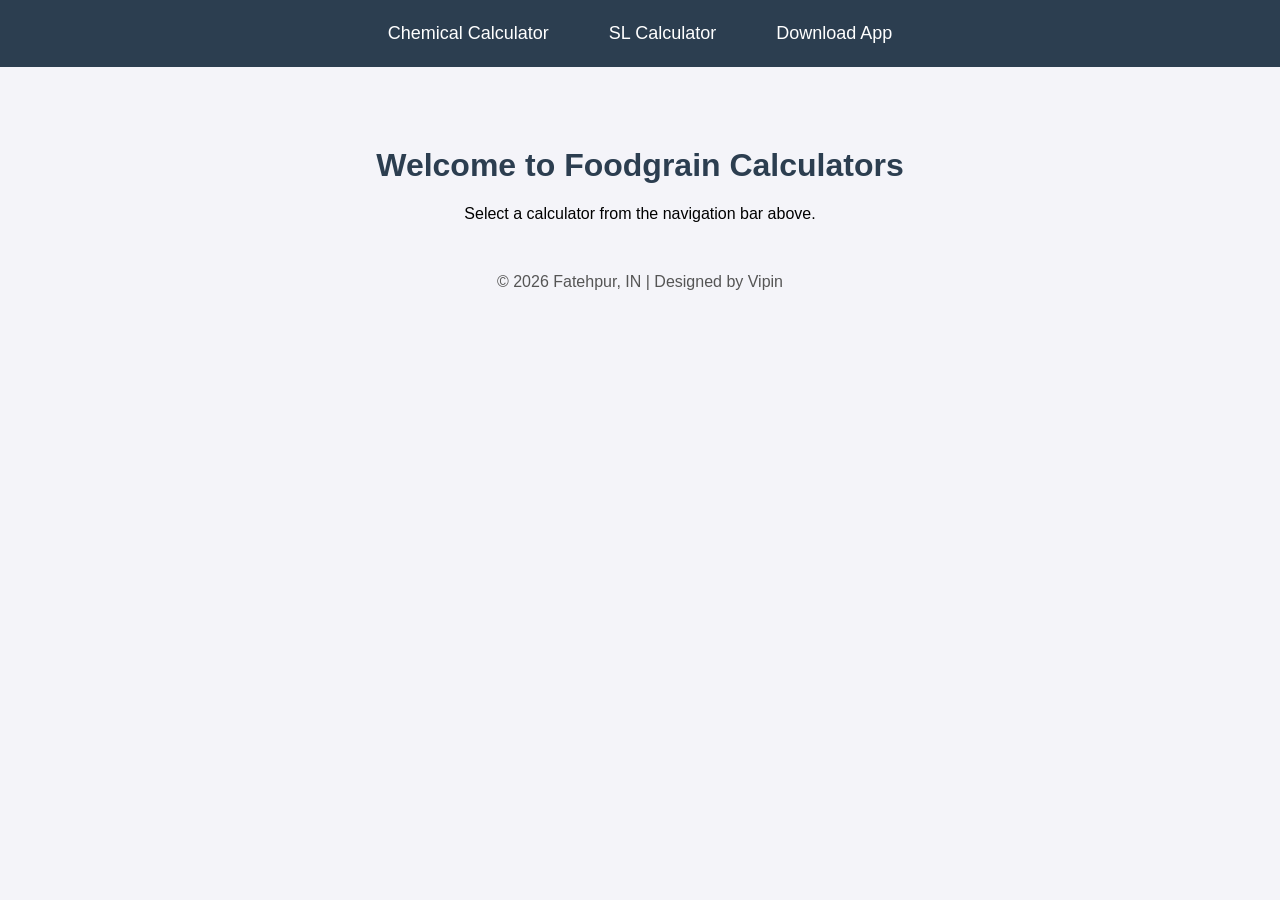
==== index.html @ 88500046 "Fix download link in index.html Updated the download link for the app in the navigation bar." ====
<!DOCTYPE html>
<html lang="en">
<head>
  <meta charset="UTF-8">
  <title>Foodgrain Calculators Home</title>
  <style>
    body { font-family: Arial, sans-serif; margin:0; background:#f4f4f9; }
    nav {
      background:#2c3e50; padding:15px;
      display:flex; justify-content:center; gap:30px;
    }
    nav a {
      color:white; text-decoration:none; font-size:18px;
      padding:8px 15px; border-radius:4px; transition:0.3s;
    }
    nav a:hover { background:#1d6fa5; }
    .content { text-align:center; margin-top:80px; }
    h1 { color:#2c3e50; }
    footer { text-align:center; margin-top:50px; color:#555; }
  </style>
</head>
<body>
  <!-- Navigation Bar -->
  <nav>
    <a href="ChemicalCalculator.html">Chemical Calculator</a>
    <a href="SLCalculator.html">SL Calculator</a>
    <a href="Calculator/SL Calculator5.0.apk" download>Download App</a>
  </nav>

  <!-- Content -->
  <div class="content">
    <h1>Welcome to Foodgrain Calculators</h1>
    <p>Select a calculator from the navigation bar above.</p>
  </div>

  <!-- Footer -->
  <footer>
    © 2026 Fatehpur, IN | Designed by Vipin
  </footer>
</body>
</html>
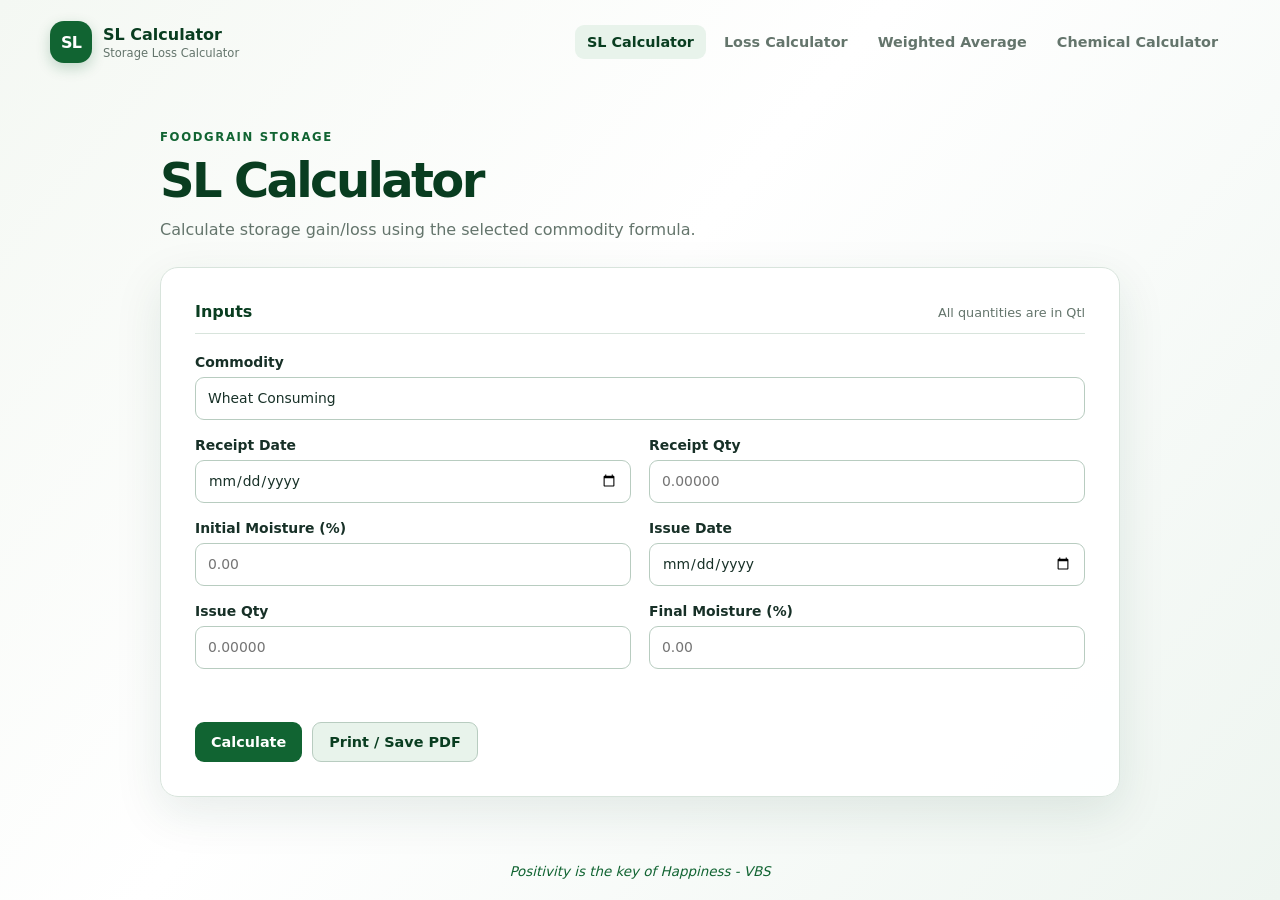
==== commit 1c631a65: "Add files via upload" ====
--- a/index.html
+++ b/index.html
@@ -1,41 +1,70 @@
-<!DOCTYPE html>
-<html lang="en">
-<head>
-  <meta charset="UTF-8">
-  <title>Foodgrain Calculators Home</title>
-  <style>
-    body { font-family: Arial, sans-serif; margin:0; background:#f4f4f9; }
-    nav {
-      background:#2c3e50; padding:15px;
-      display:flex; justify-content:center; gap:30px;
-    }
-    nav a {
-      color:white; text-decoration:none; font-size:18px;
-      padding:8px 15px; border-radius:4px; transition:0.3s;
-    }
-    nav a:hover { background:#1d6fa5; }
-    .content { text-align:center; margin-top:80px; }
-    h1 { color:#2c3e50; }
-    footer { text-align:center; margin-top:50px; color:#555; }
-  </style>
-</head>
-<body>
-  <!-- Navigation Bar -->
-  <nav>
-    <a href="ChemicalCalculator.html">Chemical Calculator</a>
-    <a href="SLCalculator.html">SL Calculator</a>
-    <a href="Calculator/SL Calculator5.0.apk" download>Download App</a>
-  </nav>
-
-  <!-- Content -->
-  <div class="content">
-    <h1>Welcome to Foodgrain Calculators</h1>
-    <p>Select a calculator from the navigation bar above.</p>
-  </div>
-
-  <!-- Footer -->
-  <footer>
-    © 2026 Fatehpur, IN | Designed by Vipin
-  </footer>
-</body>
-</html>
+<!doctype html>
+<html lang="en">
+<head>
+  <meta charset="utf-8">
+  <meta name="viewport" content="width=device-width, initial-scale=1">
+  <title>SL Calculator</title>
+  <link rel="stylesheet" href="styles.css">
+</head>
+<body data-page="sl">
+  <header class="site-header">
+    <a class="brand" href="index.html"><span class="brand-mark">SL</span><span><strong>SL Calculator</strong><small>Storage Loss Calculator</small></span></a>
+    <nav aria-label="Main navigation">
+      <a class="active" href="index.html">SL Calculator</a>
+      <a href="loss.html">Loss Calculator</a>
+      <a href="weighted-average.html">Weighted Average</a>
+      <a href="chemical.html">Chemical Calculator</a>
+    </nav>
+  </header>
+
+  <main class="page-shell">
+    <section class="intro">
+      <p class="eyebrow">FOODGRAIN STORAGE</p>
+      <h1>SL Calculator</h1>
+      <p>Calculate storage gain/loss using the selected commodity formula.</p>
+    </section>
+
+    <section class="card calculator-card">
+      <form id="sl-form" novalidate>
+        <div class="section-heading"><h2>Inputs</h2><span>All quantities are in Qtl</span></div>
+        <div class="form-grid">
+          <label class="full">Commodity
+            <select id="commodity" required>
+              <option value="wheat-consuming">Wheat Consuming</option>
+              <option value="wheat-procuring">Wheat Procuring</option>
+              <option value="rice-consuming">Rice Consuming</option>
+              <option value="rice-procuring">Rice Procuring</option>
+            </select>
+          </label>
+          <label>Receipt Date<input id="receipt-date" type="date" required></label>
+          <label>Receipt Qty <input id="receipt-qty" type="number" step="0.00001" min="0" placeholder="0.00000" required></label>
+          <label>Initial Moisture (%)<input id="initial-moisture" type="number" step="0.01" min="0" placeholder="0.00" required></label>
+          <label>Issue Date<input id="issue-date" type="date" required></label>
+          <label>Issue Qty <input id="issue-qty" type="number" step="0.00001" min="0" placeholder="0.00000" required></label>
+          <label>Final Moisture (%)<input id="final-moisture" type="number" step="0.01" min="0" placeholder="0.00" required></label>
+        </div>
+        <p class="form-error" id="sl-error" role="alert"></p>
+        <div class="button-row">
+          <button type="submit">Calculate</button>
+          <button class="secondary" id="sl-print" type="button" disabled>Print / Save PDF</button>
+        </div>
+      </form>
+
+      <section class="results hidden" id="sl-results" aria-live="polite">
+        <div class="section-heading"><h2>Result</h2><span>Calculated automatically</span></div>
+        <dl class="result-grid">
+          <div><dt>Period of Storage</dt><dd id="storage-days">—</dd></div>
+          <div><dt>Moisture Change</dt><dd id="moisture-change">—</dd></div>
+          <div><dt>Gain / Loss Qty</dt><dd id="gain-loss-qty">—</dd></div>
+          <div><dt>Gain / Loss %</dt><dd id="gain-loss-percent">—</dd></div>
+          <div><dt>Allowed Gain / Loss</dt><dd id="allowed-gain-loss">—</dd></div>
+          <div><dt>Unjustified Loss</dt><dd id="unjustified-loss">—</dd></div>
+        </dl>
+        <div class="verdict" id="sl-verdict">—</div>
+      </section>
+    </section>
+  </main>
+  <footer>Positivity is the key of Happiness - VBS</footer>
+  <script src="app.js"></script>
+</body>
+</html>
--- a/styles.css
+++ b/styles.css
@@ -0,0 +1,88 @@
+:root {
+  --forest: #116432;
+  --forest-dark: #093d20;
+  --sage: #e8f3eb;
+  --gold: #d99b1b;
+  --ink: #173027;
+  --muted: #64756c;
+  --surface: #ffffff;
+  --line: #d8e4dc;
+  --danger: #b42318;
+  --shadow: 0 16px 48px rgba(24, 68, 45, .10);
+}
+
+* { box-sizing: border-box; }
+body { margin: 0; min-height: 100vh; display: flex; flex-direction: column; background: linear-gradient(130deg, #f4f8f3, #fff 44%, #eef5f0); color: var(--ink); font-family: Inter, ui-sans-serif, system-ui, -apple-system, "Segoe UI", sans-serif; }
+.site-header { width: min(1180px, calc(100% - 32px)); margin: 0 auto; min-height: 84px; display: flex; gap: 24px; align-items: center; justify-content: space-between; }
+.brand { display: inline-flex; align-items: center; gap: 11px; text-decoration: none; color: var(--forest-dark); }
+.brand-mark { width: 42px; height: 42px; border-radius: 14px; display: grid; place-items: center; background: var(--forest); color: white; font-weight: 800; letter-spacing: -.05em; box-shadow: 0 5px 14px rgba(17, 100, 50, .23); }
+.brand strong, .brand small { display: block; }
+.brand strong { font-size: 1rem; }
+.brand small { color: var(--muted); font-size: .72rem; margin-top: 2px; }
+nav { display: flex; align-items: center; gap: 6px; }
+nav a { padding: 9px 12px; border-radius: 9px; color: var(--muted); text-decoration: none; font-size: .9rem; font-weight: 650; }
+nav a:hover, nav a.active { background: var(--sage); color: var(--forest-dark); }
+.page-shell { width: min(960px, calc(100% - 32px)); margin: 46px auto 42px; flex: 1; }
+.page-shell.narrow { width: min(720px, calc(100% - 32px)); }
+.intro { margin-bottom: 24px; max-width: 660px; }
+.eyebrow { margin: 0 0 8px; color: var(--forest); font-size: .73rem; font-weight: 800; letter-spacing: .14em; }
+h1 { margin: 0; font-size: clamp(2rem, 5vw, 3rem); letter-spacing: -.055em; color: var(--forest-dark); }
+.intro > p:last-child { margin: 10px 0 0; color: var(--muted); line-height: 1.55; }
+.card { background: rgba(255, 255, 255, .96); border: 1px solid var(--line); border-radius: 18px; box-shadow: var(--shadow); }
+.calculator-card { padding: clamp(20px, 4vw, 34px); }
+.section-heading { display: flex; gap: 12px; justify-content: space-between; align-items: baseline; border-bottom: 1px solid var(--line); padding-bottom: 12px; margin-bottom: 20px; }
+.section-heading h2 { margin: 0; font-size: 1rem; color: var(--forest-dark); }
+.section-heading span { color: var(--muted); font-size: .8rem; }
+.form-grid { display: grid; grid-template-columns: repeat(2, minmax(0, 1fr)); gap: 17px 18px; }
+.form-grid .full { grid-column: 1 / -1; }
+.single-column { grid-template-columns: 1fr; }
+label { display: grid; gap: 7px; color: var(--ink); font-size: .87rem; font-weight: 650; }
+input, select { width: 100%; appearance: none; border: 1px solid #b8ccc0; background: #fff; color: var(--ink); border-radius: 9px; padding: 11px 12px; min-height: 43px; font: inherit; font-weight: 500; outline: none; }
+input:focus, select:focus { border-color: var(--forest); box-shadow: 0 0 0 3px rgba(17, 100, 50, .13); }
+button { appearance: none; border: 0; border-radius: 9px; padding: 11px 16px; background: var(--forest); color: #fff; font: inherit; font-size: .9rem; font-weight: 750; cursor: pointer; transition: transform .15s ease, background .15s ease; }
+button:hover { background: var(--forest-dark); transform: translateY(-1px); }
+button:disabled { background: #b5c6ba; cursor: not-allowed; transform: none; }
+button.secondary { background: #e8f3eb; color: var(--forest-dark); border: 1px solid #b8ccc0; }
+button.secondary:hover { background: #d9eadc; }
+.button-row { display: flex; flex-wrap: wrap; gap: 10px; margin-top: 22px; }
+.form-error { min-height: 1.2em; color: var(--danger); margin: 14px 0 0; font-size: .88rem; font-weight: 600; }
+.results { margin-top: 31px; padding-top: 2px; }
+.result-grid { display: grid; grid-template-columns: repeat(2, minmax(0, 1fr)); gap: 12px; margin: 0; }
+.result-grid > div { background: #f6faf7; border: 1px solid #dce9df; border-radius: 12px; padding: 14px; }
+dt { color: var(--muted); font-size: .79rem; font-weight: 650; }
+dd { margin: 5px 0 0; color: var(--forest-dark); font-size: 1.07rem; font-weight: 800; }
+.verdict { margin-top: 14px; border-radius: 12px; padding: 14px 16px; text-align: center; background: #e2f2e5; color: #075a2a; font-weight: 850; letter-spacing: .03em; }
+.verdict.unjustified { background: #fce8e6; color: var(--danger); }
+.truck-setup { display: grid; grid-template-columns: 1fr auto; gap: 14px; align-items: end; }
+.truck-rows { display: grid; gap: 10px; margin-bottom: 20px; }
+.truck-row { display: grid; grid-template-columns: 68px 1fr 1fr; gap: 12px; align-items: end; padding: 14px; background: #f7faf7; border: 1px solid var(--line); border-radius: 12px; }
+.truck-number { min-height: 43px; display: flex; align-items: center; color: var(--forest); font-weight: 800; font-size: .9rem; }
+.calculator-tabs { display: flex; flex-wrap: wrap; gap: 8px; margin: 0 0 24px; }
+button.tab { background: #eef5f0; border: 1px solid #c8ddcc; color: var(--forest-dark); padding: 9px 12px; font-size: .84rem; }
+button.tab:hover { background: #dcece0; }
+button.tab.active { background: var(--forest); border-color: var(--forest); color: white; }
+.hidden { display: none !important; }
+footer { width: min(1180px, calc(100% - 32px)); margin: auto auto 21px; color: var(--forest); text-align: center; font-size: .84rem; font-style: italic; }
+
+@media (max-width: 650px) {
+  .site-header { min-height: auto; padding: 16px 0; align-items: flex-start; flex-direction: column; }
+  nav { width: 100%; overflow-x: auto; padding-bottom: 1px; }
+  nav a { white-space: nowrap; }
+  .page-shell { margin-top: 24px; }
+  .form-grid, .result-grid { grid-template-columns: 1fr; }
+  .form-grid .full { grid-column: auto; }
+  .section-heading { align-items: flex-start; flex-direction: column; gap: 4px; }
+  .truck-setup { grid-template-columns: 1fr; }
+  .truck-row { grid-template-columns: 1fr; gap: 10px; }
+  .truck-number { min-height: auto; }
+  .calculator-tabs { flex-wrap: nowrap; overflow-x: auto; padding-bottom: 3px; }
+  button.tab { white-space: nowrap; }
+}
+
+@media print {
+  body { background: #fff; }
+  .site-header, footer, form, .intro { display: none !important; }
+  .page-shell { width: 100%; margin: 0; }
+  .card { border: 0; box-shadow: none; }
+  .results { display: block !important; margin-top: 0; }
+}
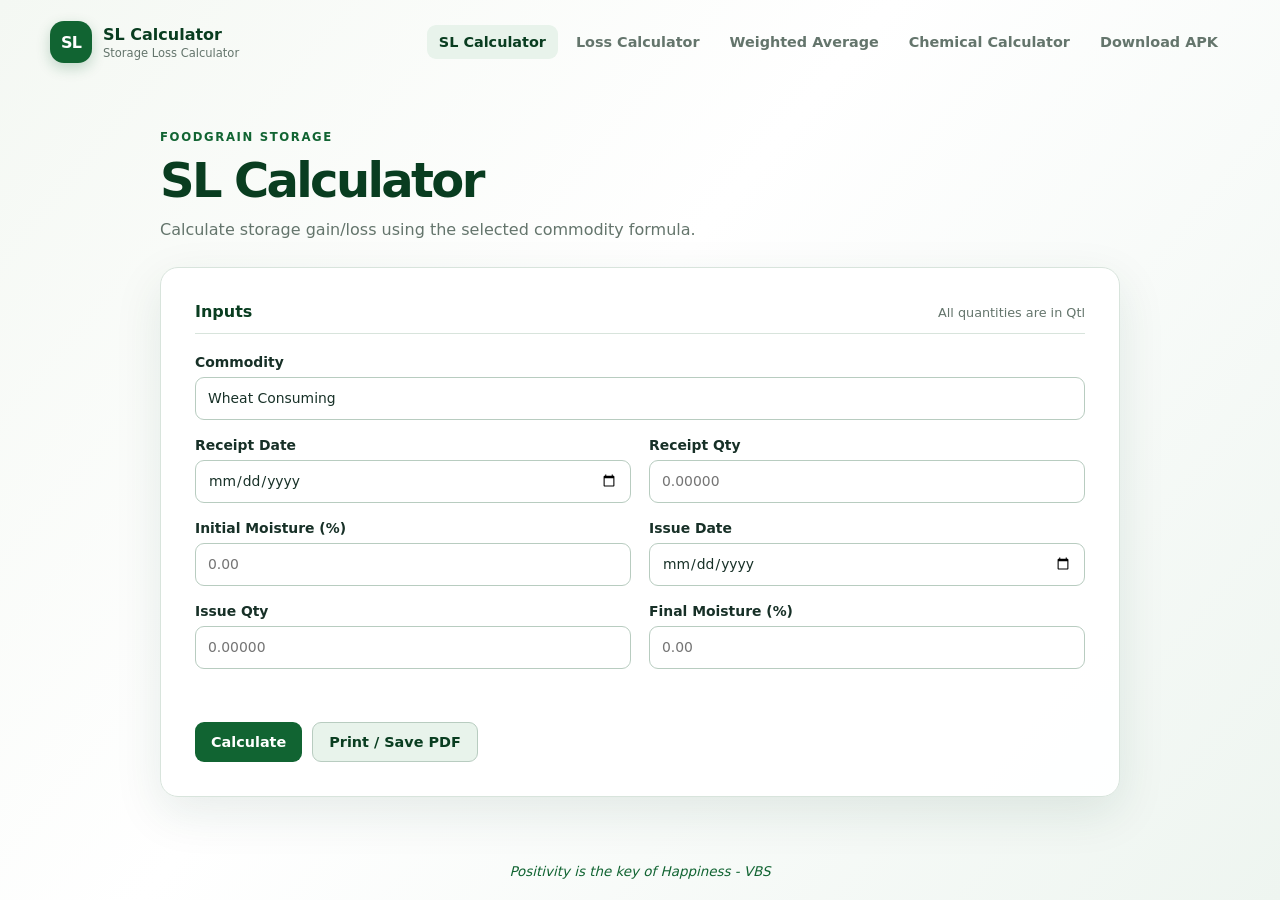
==== commit cd3f418f: "Add download link for SL Calculator APK" ====
--- a/index.html
+++ b/index.html
@@ -14,6 +14,7 @@
       <a href="loss.html">Loss Calculator</a>
       <a href="weighted-average.html">Weighted Average</a>
       <a href="chemical.html">Chemical Calculator</a>
+      <a href="SL Calculator 6.0.apk">Download APK</a>
     </nav>
   </header>
 
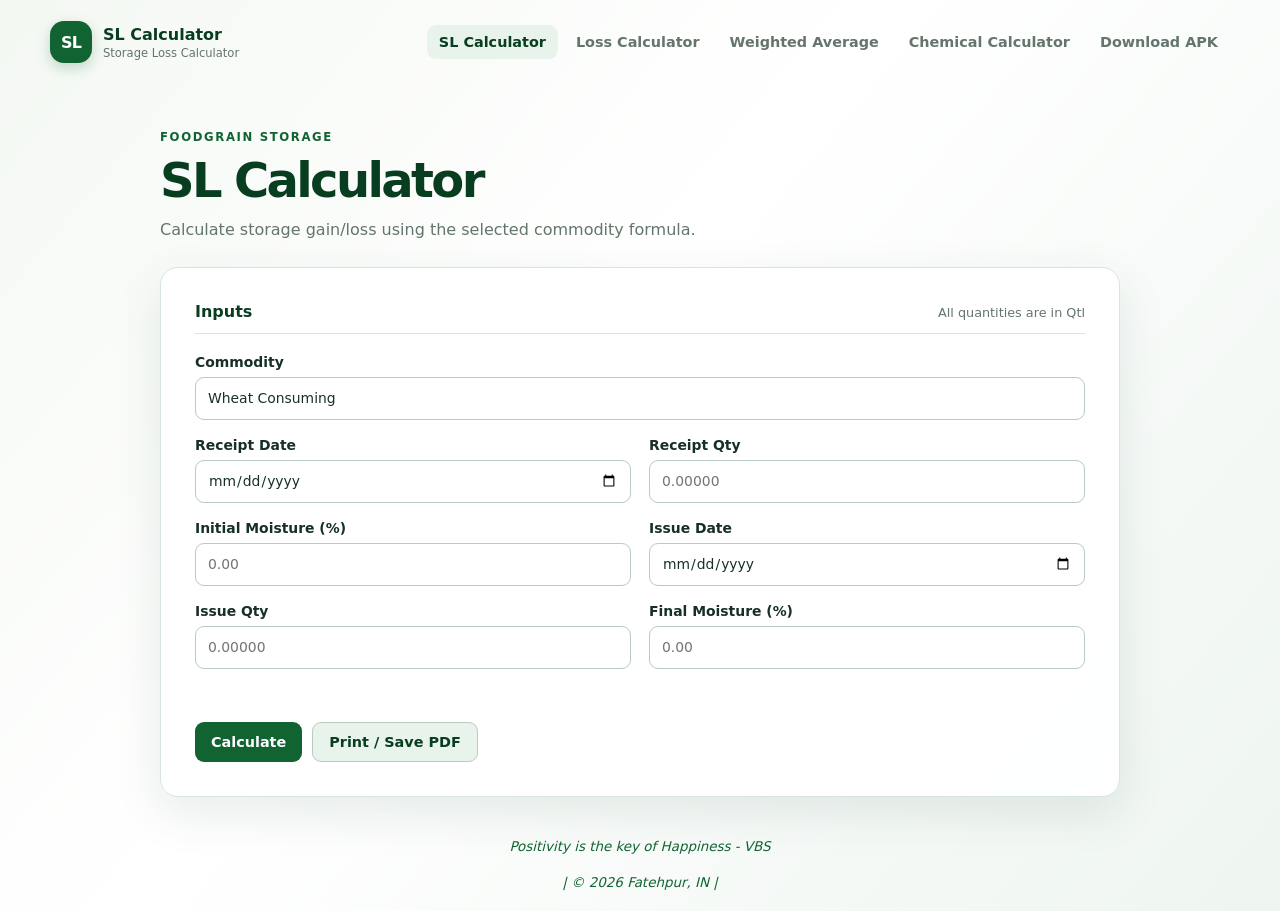
==== commit ee7b2bcb: "Add copyright notice to footer in index.html" ====
--- a/index.html
+++ b/index.html
@@ -66,6 +66,7 @@
     </section>
   </main>
   <footer>Positivity is the key of Happiness - VBS</footer>
+  <footer>| © 2026 Fatehpur, IN | </footer>
   <script src="app.js"></script>
 </body>
 </html>
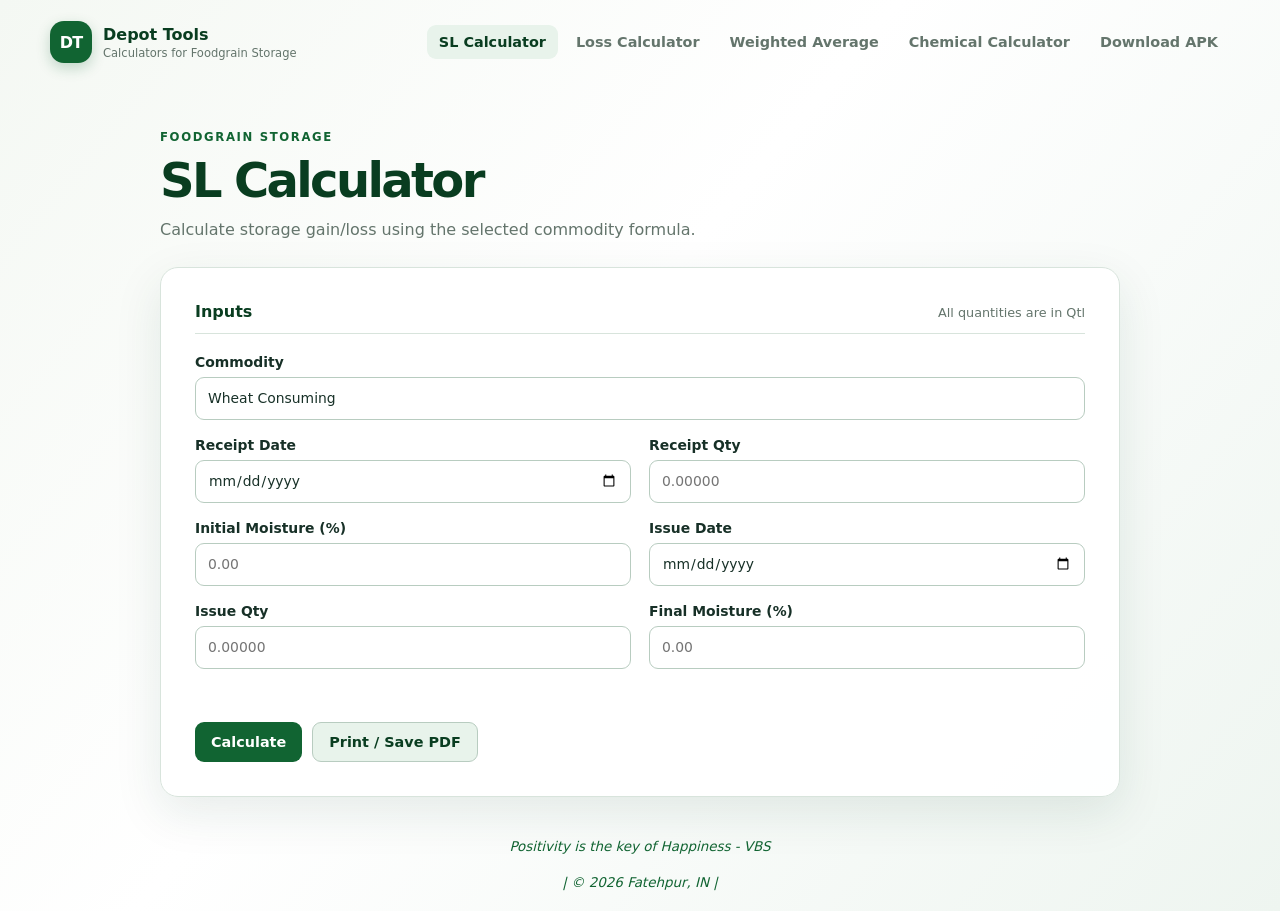
==== commit da701691: "Update title and footer in index.html" ====
--- a/index.html
+++ b/index.html
@@ -3,14 +3,20 @@
 <head>
   <meta charset="utf-8">
   <meta name="viewport" content="width=device-width, initial-scale=1">
-  <title>SL Calculator</title>
+  <title>SL Calculator | Depot Tools</title>
   <link rel="stylesheet" href="styles.css">
 </head>
 <body data-page="sl">
   <header class="site-header">
-    <a class="brand" href="index.html"><span class="brand-mark">SL</span><span><strong>SL Calculator</strong><small>Storage Loss Calculator</small></span></a>
+    <a class="brand" href="index.html">
+      <span class="brand-mark">DT</span>
+      <span>
+        <strong>Depot Tools</strong>
+        <small>Calculators for Foodgrain Storage</small>
+      </span>
+    </a>
     <nav aria-label="Main navigation">
-      <a class="active" href="index.html">SL Calculator</a>
+      <a class="active" href="index.html" aria-current="page">SL Calculator</a>
       <a href="loss.html">Loss Calculator</a>
       <a href="weighted-average.html">Weighted Average</a>
       <a href="chemical.html">Chemical Calculator</a>
@@ -27,7 +33,11 @@
 
     <section class="card calculator-card">
       <form id="sl-form" novalidate>
-        <div class="section-heading"><h2>Inputs</h2><span>All quantities are in Qtl</span></div>
+        <div class="section-heading">
+          <h2>Inputs</h2>
+          <span>All quantities are in Qtl</span>
+        </div>
+
         <div class="form-grid">
           <label class="full">Commodity
             <select id="commodity" required>
@@ -37,36 +47,87 @@
               <option value="rice-procuring">Rice Procuring</option>
             </select>
           </label>
-          <label>Receipt Date<input id="receipt-date" type="date" required></label>
-          <label>Receipt Qty <input id="receipt-qty" type="number" step="0.00001" min="0" placeholder="0.00000" required></label>
-          <label>Initial Moisture (%)<input id="initial-moisture" type="number" step="0.01" min="0" placeholder="0.00" required></label>
-          <label>Issue Date<input id="issue-date" type="date" required></label>
-          <label>Issue Qty <input id="issue-qty" type="number" step="0.00001" min="0" placeholder="0.00000" required></label>
-          <label>Final Moisture (%)<input id="final-moisture" type="number" step="0.01" min="0" placeholder="0.00" required></label>
+
+          <label>Receipt Date
+            <input id="receipt-date" type="date" required>
+          </label>
+
+          <label>Receipt Qty
+            <input id="receipt-qty" type="number" step="0.00001"
+                   min="0" placeholder="0.00000" required>
+          </label>
+
+          <label>Initial Moisture (%)
+            <input id="initial-moisture" type="number" step="0.01"
+                   min="0" placeholder="0.00" required>
+          </label>
+
+          <label>Issue Date
+            <input id="issue-date" type="date" required>
+          </label>
+
+          <label>Issue Qty
+            <input id="issue-qty" type="number" step="0.00001"
+                   min="0" placeholder="0.00000" required>
+          </label>
+
+          <label>Final Moisture (%)
+            <input id="final-moisture" type="number" step="0.01"
+                   min="0" placeholder="0.00" required>
+          </label>
         </div>
+
         <p class="form-error" id="sl-error" role="alert"></p>
+
         <div class="button-row">
           <button type="submit">Calculate</button>
-          <button class="secondary" id="sl-print" type="button" disabled>Print / Save PDF</button>
+          <button class="secondary" id="sl-print" type="button" disabled>
+            Print / Save PDF
+          </button>
         </div>
       </form>
 
       <section class="results hidden" id="sl-results" aria-live="polite">
-        <div class="section-heading"><h2>Result</h2><span>Calculated automatically</span></div>
+        <div class="section-heading">
+          <h2>Result</h2>
+          <span>Calculated automatically</span>
+        </div>
+
         <dl class="result-grid">
-          <div><dt>Period of Storage</dt><dd id="storage-days">—</dd></div>
-          <div><dt>Moisture Change</dt><dd id="moisture-change">—</dd></div>
-          <div><dt>Gain / Loss Qty</dt><dd id="gain-loss-qty">—</dd></div>
-          <div><dt>Gain / Loss %</dt><dd id="gain-loss-percent">—</dd></div>
-          <div><dt>Allowed Gain / Loss</dt><dd id="allowed-gain-loss">—</dd></div>
-          <div><dt>Unjustified Loss</dt><dd id="unjustified-loss">—</dd></div>
+          <div>
+            <dt>Period of Storage</dt>
+            <dd id="storage-days">—</dd>
+          </div>
+          <div>
+            <dt>Moisture Change</dt>
+            <dd id="moisture-change">—</dd>
+          </div>
+          <div>
+            <dt>Gain / Loss Qty</dt>
+            <dd id="gain-loss-qty">—</dd>
+          </div>
+          <div>
+            <dt>Gain / Loss %</dt>
+            <dd id="gain-loss-percent">—</dd>
+          </div>
+          <div>
+            <dt>Allowed Gain / Loss</dt>
+            <dd id="allowed-gain-loss">—</dd>
+          </div>
+          <div>
+            <dt>Unjustified Loss</dt>
+            <dd id="unjustified-loss">—</dd>
+          </div>
         </dl>
+
         <div class="verdict" id="sl-verdict">—</div>
       </section>
     </section>
   </main>
+
   <footer>Positivity is the key of Happiness - VBS</footer>
-  <footer>| © 2026 Fatehpur, IN | </footer>
+  <footer>| © 2026 Fatehpur, IN |</footer>
+
   <script src="app.js"></script>
 </body>
 </html>
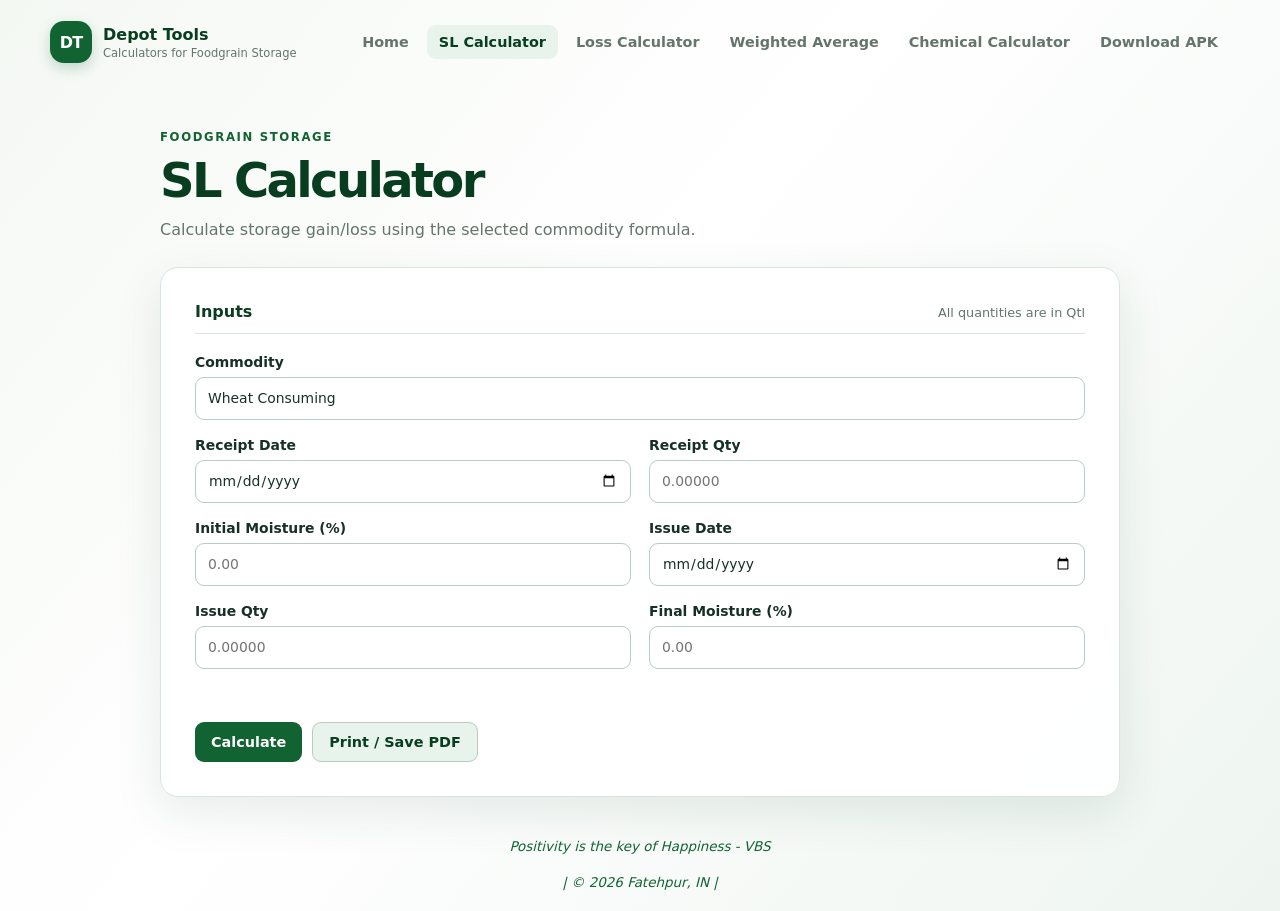
==== commit 180b2c9b: "Add Home link to navigation in index.html" ====
--- a/index.html
+++ b/index.html
@@ -16,6 +16,7 @@
       </span>
     </a>
     <nav aria-label="Main navigation">
+      <a href="https://vipinshri.in/">Home</a>
       <a class="active" href="index.html" aria-current="page">SL Calculator</a>
       <a href="loss.html">Loss Calculator</a>
       <a href="weighted-average.html">Weighted Average</a>
